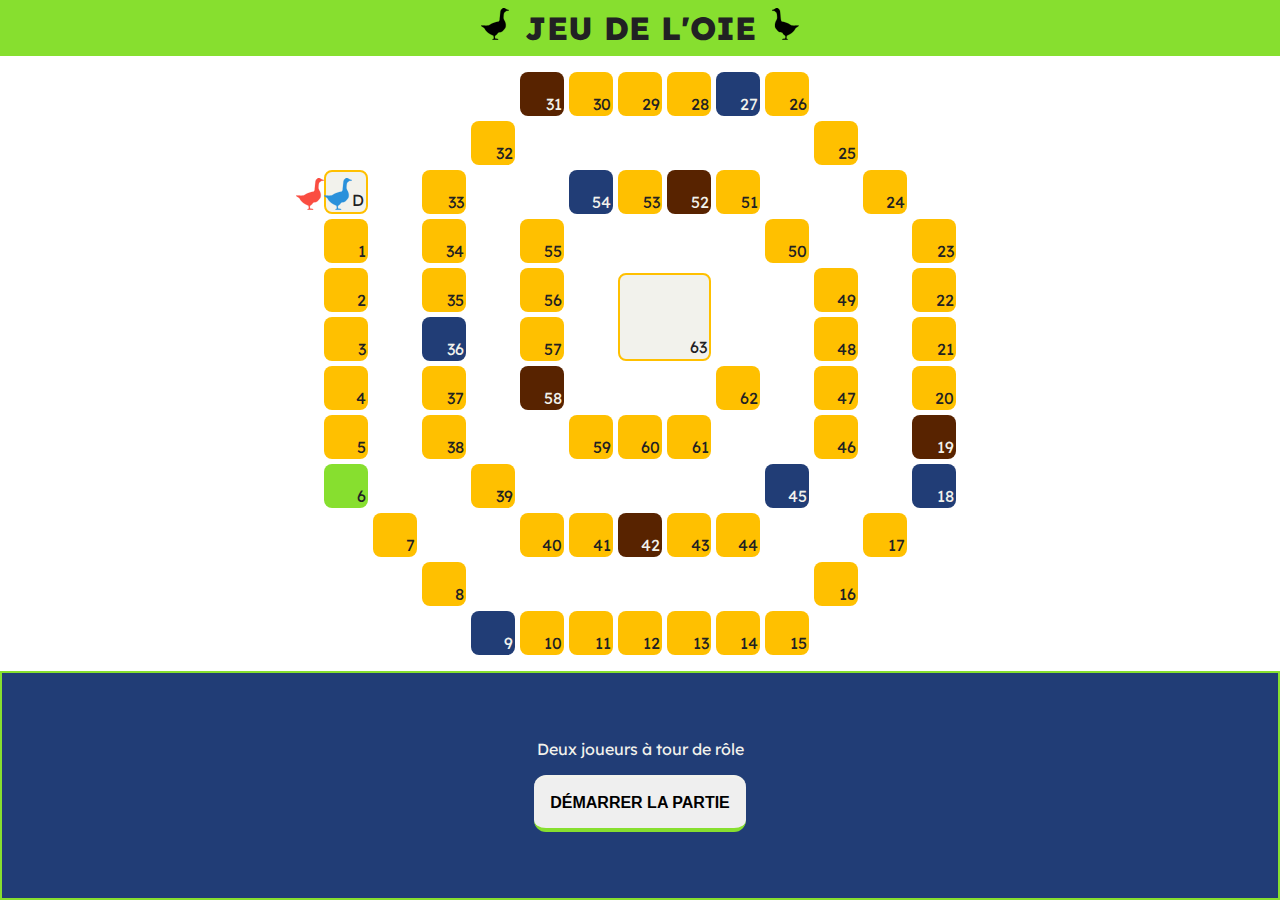
==== index.html @ b5117657 "changed relative paths" ====
<!DOCTYPE html>
<html lang="fr">

<head>
    <meta charset="UTF-8">
    <meta http-equiv="X-UA-Compatible" content="IE=edge">
    <meta name="viewport" content="width=device-width, initial-scale=1.0">
    <link href="https://fonts.googleapis.com/css2?family=Lexend:wght@400;600;800&display=swap" rel="stylesheet">
    <link rel="stylesheet" href="./css/styles.css">
    <title>Jeu de l'oie</title>
</head>

<body>
    <main>
        <section class="title">
            <img src="../assets/images/oie-1.svg" alt="silhouette oie">
            <h1>Jeu de l'oie</h1>
            <img src="../assets/images/oie-2.svg" alt="silhouette oie">

        </section>
        <section class="board-section">
            <div class="board-grid">

                <div class="case" id="case-0">
                    <img src="../assets/images/oie-red.svg" alt="silhouette oie" id="playerTwo">
                    <img src="../assets/images/oie-blue.svg" alt="silhouette oie" id="playerOne">
                    <span>D</span>
                </div>
                <div class="case" id="case-1"><span>1</span></div>
                <div class="case" id="case-2"><span>2</span></div>
                <div class="case" id="case-3"><span>3</span></div>
                <div class="case" id="case-4"><span>4</span></div>
                <div class="case" id="case-5"><span>5</span></div>
                <div class="case" id="case-6"><span>6</span></div>
                <div class="case" id="case-7"><span>7</span></div>
                <div class="case" id="case-8"><span>8</span></div>
                <div class="case" id="case-9"><span>9</span></div>
                <div class="case" id="case-10"><span>10</span></div>
                <div class="case" id="case-11"><span>11</span></div>
                <div class="case" id="case-12"><span>12</span></div>
                <div class="case" id="case-13"><span>13</span></div>
                <div class="case" id="case-14"><span>14</span></div>
                <div class="case" id="case-15"><span>15</span></div>
                <div class="case" id="case-16"><span>16</span></div>
                <div class="case" id="case-17"><span>17</span></div>
                <div class="case" id="case-18"><span>18</span></div>
                <div class="case" id="case-19"><span>19</span></div>
                <div class="case" id="case-20"><span>20</span></div>
                <div class="case" id="case-21"><span>21</span></div>
                <div class="case" id="case-22"><span>22</span></div>
                <div class="case" id="case-23"><span>23</span></div>
                <div class="case" id="case-24"><span>24</span></div>
                <div class="case" id="case-25"><span>25</span></div>
                <div class="case" id="case-26"><span>26</span></div>
                <div class="case" id="case-27"><span>27</span></div>
                <div class="case" id="case-28"><span>28</span></div>
                <div class="case" id="case-29"><span>29</span></div>
                <div class="case" id="case-30"><span>30</span></div>
                <div class="case" id="case-31"><span>31</span></div>
                <div class="case" id="case-32"><span>32</span></div>
                <div class="case" id="case-33"><span>33</span></div>
                <div class="case" id="case-34"><span>34</span></div>
                <div class="case" id="case-35"><span>35</span></div>
                <div class="case" id="case-36"><span>36</span></div>
                <div class="case" id="case-37"><span>37</span></div>
                <div class="case" id="case-38"><span>38</span></div>
                <div class="case" id="case-39"><span>39</span></div>
                <div class="case" id="case-40"><span>40</span></div>
                <div class="case" id="case-41"><span>41</span></div>
                <div class="case" id="case-42"><span>42</span></div>
                <div class="case" id="case-43"><span>43</span></div>
                <div class="case" id="case-44"><span>44</span></div>
                <div class="case" id="case-45"><span>45</span></div>
                <div class="case" id="case-46"><span>46</span></div>
                <div class="case" id="case-47"><span>47</span></div>
                <div class="case" id="case-48"><span>48</span></div>
                <div class="case" id="case-49"><span>49</span></div>
                <div class="case" id="case-50"><span>50</span></div>
                <div class="case" id="case-51"><span>51</span></div>
                <div class="case" id="case-52"><span>52</span></div>
                <div class="case" id="case-53"><span>53</span></div>
                <div class="case" id="case-54"><span>54</span></div>
                <div class="case" id="case-55"><span>55</span></div>
                <div class="case" id="case-56"><span>56</span></div>
                <div class="case" id="case-57"><span>57</span></div>
                <div class="case" id="case-58"><span>58</span></div>
                <div class="case" id="case-59"><span>59</span></div>
                <div class="case" id="case-60"><span>60</span></div>
                <div class="case" id="case-61"><span>61</span></div>
                <div class="case" id="case-62"><span>62</span></div>
                <div class="case" id="case-63"><span>63</span></div>
            </div>
        </section>

        <section class="roll-section">

            <div class="option container" id="start-game">
                <p>Deux joueurs à tour de rôle</p>
                <button class="btn" id="btn-start">Démarrer la partie</button>
            </div>

            <div class="option roll-container hidden" id="player-turn">
                <div class="column">
                    <div class="track">
                        <div class="dice"></div>
                        <div class="dice"></div>
                    </div>
                </div>
                <div class="column container">
                    <p id="previous-turn"></p>
                    <p>A votre tour: <span id="turn">Joueur 1</span> </p>
                    <button class="btn" id="roll-btn">Lancer les dés</button>
                </div>
                <a id="closeAside">Regles</a>
            </div>

        </section>
    </main>
    <aside class="closed">
            <h2>Règles du jeu</h2>
            <h3>But du jeu</h3>
            <p>Atteindre exactement la <span>case 63.</span> Reculez si vous la dépassez.</p>
            <p>Si un joueur arrive sur la case où vous vous trouvez, vous echangez vos places.</p>
            <h3>Premier tour de jeu</h3>
            <p>Dés 6 et 3 : Avancez <span>case 26</span></p>
            <p>Dés 4 et 5 : Avancez <span>case 53</span></p>
            <h3>Cases spéciales</h3>
            <h4>Oies</h4>
            <p><span>Cases 9, 18, 27, 36, 45, 54: </span>Avancez à nouveau du même score de dés</p>
            <h4>Pont</h4>
            <p><span>Case 6: </span>Avancez à la <span>case 9</span></p>
            <h4>Hotel</h4>
            <p><span>Case 19: </span>Passez 2 tours</p>
            <h4>Puits</h4>
            <p><span>Case 31: </span>Attendez qu'un autre joueur prenne votre place</p>
            <h4>Labyrinthe</h4>
            <p><span>Case 42: </span>Retournez à la <span>case 30</span></p>
            <h4>Prison</h4>
            <p><span>Case 52: </span>Attendez qu'un autre joueur vous libère</p>
            <h4>Tête de mort</h4>
            <p><span>Case 58: </span>Retournez à la <span>case départ</span></p>
            
            <a id="closeAsideSmall">Fermer</a>

    </aside>

    <script src="./js/app.js"></script>
    <script src="./js/layout.js"></script>
</body>

</html>
---- css/styles.css ----
:root {
    /*---COLOR VARIABLES---*/
    --aside-bg-color: #FFC000;
    --roll-bg-color: #213D76;
    --title-bg-color: #87DF2F;
    --rules-txt-color: #582300;
    --white: #F2F2EC;
    --black: #212123;

    /*---SIZE VARIABLES---*/
    --case-size: 2.75rem;
}

* {
    /*---MINI RESET---*/
    margin: 0;
    padding: 0;
    box-sizing: border-box;
    border: none;
}

body {
    /*---GENERAL FONT STYLES---*/
    font-family: "lexend", sans-serif;
    color: var(--black);



    display: flex;
    flex-direction: row;
    flex-wrap: nowrap;
}

main {
    /*---FLEX LAYOUT---*/
    flex-grow: 1;
    display: flex;
    flex-direction: column;
    height:100vh;

}

img {
    height: 2rem;
}

/*---TITLE SECTION---*/

.title {
    background-color: var(--title-bg-color);
    height: 3.5rem;
    padding: 0.5rem;
    display: flex;
    justify-content: center;
    align-content: center;
}

h1 {
    font-size: 2rem;
    font-weight: 800;
    text-transform: uppercase;
    margin-inline: 1rem;
}


/*---BOARD SECTION---*/

.board-section {
    height: auto;
    flex-grow: 1;
    padding: 1rem;
    display:flex;
    justify-content: center;
    align-items: center;
}

.board-grid {
    display: grid;
    gap:5px;
    grid-template-columns: repeat(13, 1fr);
    grid-template-rows: repeat(12, 1fr);
    grid-template-areas: 
    ". . . . c31 c30 c29 c28 c27 c26 . . ."
    ". . . c32 . . . . . . c25 . ."
    "c0 . c33 . . c54 c53 c52 c51 . . c24 ."
    "c1 . c34 . c55 . . . . c50 . . c23"
    "c2 . c35 . c56 . c63 c63 . . c49 . c22"
    "c3 . c36 . c57 . c63 c63 . . c48 . c21"
    "c4 . c37 . c58 . . . c62 . c47 . c20"
    "c5 . c38 . . c59 c60 c61 . . c46 . c19"
    "c6 . . c39 . . . . . c45 . . c18"
    ". c7 . . c40 c41 c42 c43 c44 . . c17 ."
    ". . c8 . . . . . . . c16 . ."
    ". . . c9 c10 c11 c12 c13 c14 c15 . . .";
}

.case {
    background-color: var(--aside-bg-color);
    border-radius:0.5rem;
    margin-top:auto;
    height:var(--case-size);
    width:var(--case-size);
    padding:2px;
    
    display:flex;
    justify-content: right;
    align-items: flex-end;
}

.token {
    height:2.75rem;
}

#case-0 {
    grid-area: c0;
}

#case-1 {
    grid-area: c1;
}

#case-2 {
    grid-area: c2;
}

#case-3 {
    grid-area: c3;
}

#case-4 {
    grid-area: c4;
}

#case-5 {
    grid-area: c5;
}

#case-6 {
    grid-area: c6;
}

#case-7 {
    grid-area: c7;
}

#case-8 {
    grid-area: c8;
}

#case-9 {
    grid-area: c9;
}

#case-10 {
    grid-area: c10;
}

#case-11 {
    grid-area: c11;
}

#case-12 {
    grid-area: c12;
}

#case-13 {
    grid-area: c13;
}

#case-14 {
    grid-area: c14;
}

#case-15 {
    grid-area: c15;
}

#case-16 {
    grid-area: c16;
}

#case-17 {
    grid-area: c17;
}

#case-18 {
    grid-area: c18;
}

#case-19 {
    grid-area: c19;
}

#case-20 {
    grid-area: c20;
}

#case-21 {
    grid-area: c21;
}

#case-22 {
    grid-area: c22;
}

#case-23 {
    grid-area: c23;
}

#case-24 {
    grid-area: c24;
}

#case-25 {
    grid-area: c25;
}

#case-26 {
    grid-area: c26;
}

#case-27 {
    grid-area: c27;
}

#case-28 {
    grid-area: c28;
}

#case-29 {
    grid-area: c29;
}

#case-30 {
    grid-area: c30;
}

#case-31 {
    grid-area: c31;
}

#case-32 {
    grid-area: c32;
}

#case-33 {
    grid-area: c33;
}

#case-34 {
    grid-area: c34;
}

#case-35 {
    grid-area: c35;
}

#case-36 {
    grid-area: c36;
}

#case-37 {
    grid-area: c37;
}

#case-38 {
    grid-area: c38;
}

#case-39 {
    grid-area: c39;
}

#case-40 {
    grid-area: c40;
}

#case-41 {
    grid-area: c41;
}

#case-42 {
    grid-area: c42;
}

#case-43 {
    grid-area: c43;
}

#case-44 {
    grid-area: c44;
}

#case-45 {
    grid-area: c45;
    
}

#case-46 {
    grid-area: c46;
}

#case-47 {
    grid-area: c47;
}

#case-48 {
    grid-area: c48;
}

#case-49 {
    grid-area: c49;
}

#case-50 {
    grid-area: c50;
}

#case-51 {
    grid-area: c51;
}

#case-52 {
    grid-area: c52;
}

#case-53 {
    grid-area: c53;
}

#case-54 {
    grid-area: c54;
}

#case-55 {
    grid-area: c55;
}

#case-56 {
    grid-area: c56;
}

#case-57 {
    grid-area: c57;
}

#case-58 {
    grid-area: c58;
}

#case-59 {
    grid-area: c59;
}

#case-60 {
    grid-area: c60;
}

#case-61 {
    grid-area: c61;
}

#case-62 {
    grid-area: c62;
}

#case-63 {
    grid-row-start: 5;
    grid-row-end: 7;
    grid-column-start: 7;
    grid-column-end: 9;
    height:calc(2 * var(--case-size));
    width:auto;
}

#case-0, #case-63 {
    background-color: var(--white);
    border: 2px solid var(--aside-bg-color);
}

#case-6 {
    background-color: var(--title-bg-color);
}

#case-9, #case-18, #case-27, #case-36, #case-45, #case-54  {
    background-color: var(--roll-bg-color);
    color: var(--white);
}

#case-19, #case-31, #case-42, #case-52, #case-58  {
    background-color: var(--rules-txt-color);
    color: var(--white);
}




/*---ROLL SECTION---*/

.roll-section {
    background-color: var(--roll-bg-color);
    color: var(--white);
    border: 2px solid var(--title-bg-color);
}


.option {
    height: 25vh;
    padding: 1rem;
}

.container {
    display: flex;
    flex-direction: column;
    justify-content: center;
    align-items: center;
    gap: 1rem;

}

.roll-container {
    display: flex;
    justify-content: space-between;
    padding: 2rem;
    max-width: 60vw;
    margin-inline:auto;

}

.column {
    width: 45%;
    display: flex;
    flex-direction: column;
}

.track {
    background-color: var(--title-bg-color);
    height: 90%;
    width: 75%;
    margin: auto;
    border: 2px solid var(--white);
    display:flex;
    gap:1rem;
    justify-content: center;
    align-items: center;
}

#closeAside, #closeAsideSmall {
    display:block;
    margin-top:1rem;
    text-align:right;
    align-self: end;
    cursor: pointer;
    text-transform: uppercase;
    color:var(--white);
}

#closeAside:hover {
    border-bottom: 1px solid var(--white);
}

.closed {
    display:none;
}

.dice {
    height:54px;
    width:54px;
    background-image: url('../assets/images/dice-sprite.png');
    background-color: var(--white);
    border:2px solid var(--roll-bg-color);
}

.one{
    background-position-x: 0px;
  }
  
  .two{
    background-position-x: -51px;
  }
  
  .three{
    background-position-x: -101px;
  }
  
  .four{
    background-position-x: -151px;
  }
  
  .five{
    background-position-x: -201px;
  }
  
  .six{
    background-position-x: -251px;
  }


.player-turn {
    display: flex;
    align-items: center;
    gap: 1rem;
}

.player-turn img {
    height: 2rem;
    color: #833C0C;
}

.btn {
    display: inline-block;
    padding: 1em;
    border-top: 0.2rem solid var(--white);
    border-bottom: 0.3rem solid var(--title-bg-color);
    border-radius: 0.75rem;
    font-size: 1rem;
    font-weight: 600;
    text-transform: uppercase;
}

.btn:hover {
    border-top: 0.3rem solid var(--white);
    border-bottom: 0.2rem solid var(--title-bg-color);
}

.hidden {
    display:none;
}


/*---ASIDE SECTION---*/

aside {
    background-color: var(--aside-bg-color);
    max-width: 25vw;
    height: 100vh;
    padding: 1.5rem;
    overflow-y: scroll;
}



h2,
h3 {
    color: var(--rules-txt-color);
    margin-block: 1rem;
}

h2,
h4 {
    text-transform: uppercase;
}

h4 {
    color: var(--roll-bg-color);
    margin-top: 1rem;
}

aside span {
    color: var(--roll-bg-color);
}



aside p {
    margin-bottom: 0.25rem;
}



/*---Media Queries SECTION---*/

@media screen and (max-width:700px) {

    .roll-section {
        overflow-y:hidden;
   
    }

    .roll-container {
        flex-flow: column nowrap;
        width:100vw;
        
        align-items: center;
        height:auto;
        gap:1rem;
    }
    .column {
        width:auto;
    }
    .track {
        height:auto;
        width:auto;
        padding:2rem;
    }

    .board-section {
        height:calc(100vh - 5rem);
        width:100vw;
        overflow: hidden;
    }

    .board-grid {
        height:auto;
        margin:1rem;
        padding:1rem;
        overflow: scroll;;

    }

    aside {
        position:absolute;
        right:1rem;
        top:1rem;
        max-width:75vw;
        height:auto;
    }
}
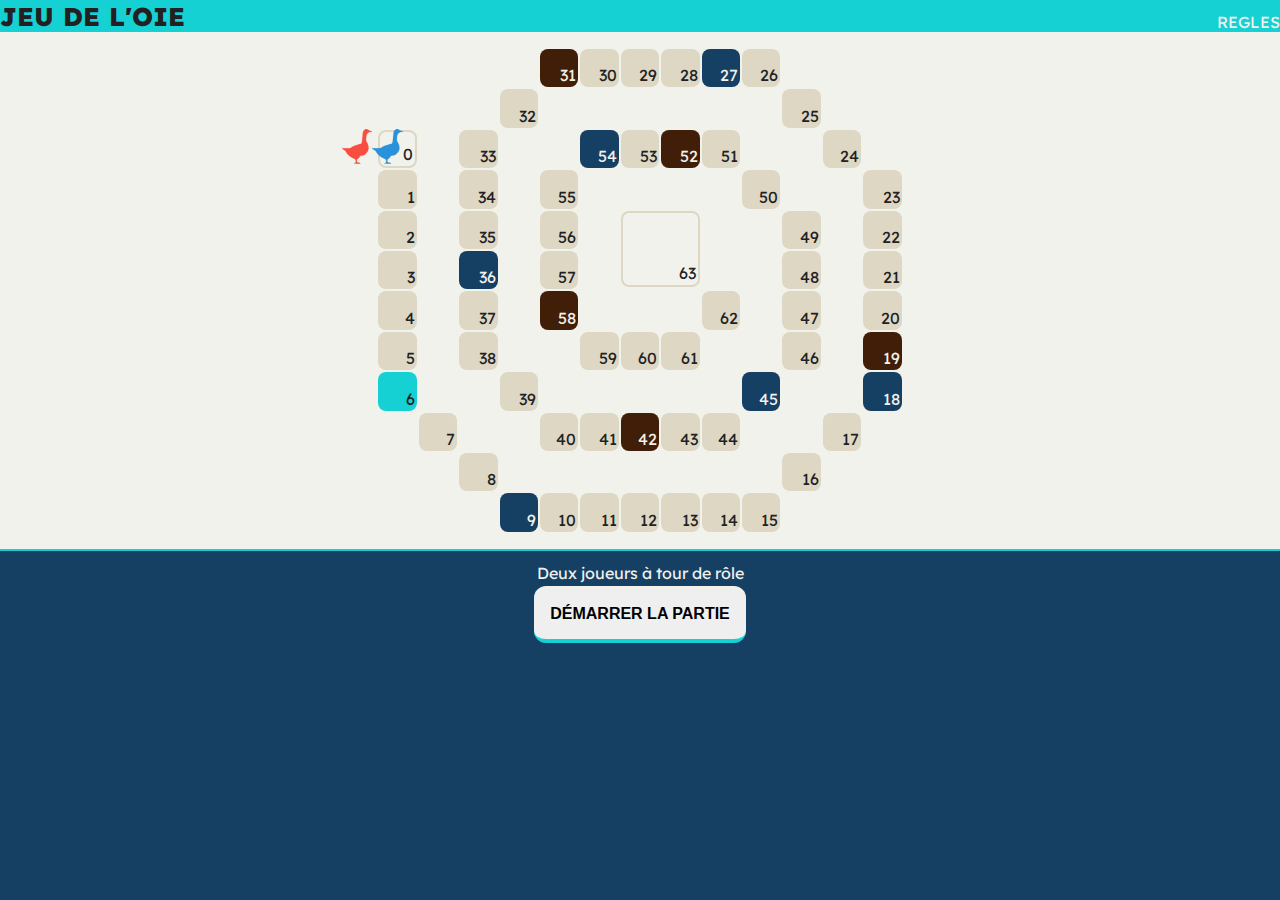
==== commit 374d1e6c: "Added: Message management" ====
--- a/index.html
+++ b/index.html
@@ -2,150 +2,87 @@
 <html lang="fr">
 
 <head>
-    <meta charset="UTF-8">
-    <meta http-equiv="X-UA-Compatible" content="IE=edge">
-    <meta name="viewport" content="width=device-width, initial-scale=1.0">
-    <link href="https://fonts.googleapis.com/css2?family=Lexend:wght@400;600;800&display=swap" rel="stylesheet">
-    <link rel="stylesheet" href="./css/styles.css">
-    <title>Jeu de l'oie</title>
+  <meta charset="UTF-8">
+  <meta http-equiv="X-UA-Compatible" content="IE=edge">
+  <meta name="viewport" content="width=device-width, initial-scale=1.0">
+  <link href="https://fonts.googleapis.com/css2?family=Lexend:wght@400;600;800&display=swap" rel="stylesheet">
+  <link rel="stylesheet" href="../css/styles.css">
+  <title>Jeu de l'oie</title>
 </head>
 
 <body>
-    <main>
-        <section class="title">
-            <img src="../assets/images/oie-1.svg" alt="silhouette oie">
-            <h1>Jeu de l'oie</h1>
-            <img src="../assets/images/oie-2.svg" alt="silhouette oie">
+  <header class="title">
+    <h1>Jeu de l'oie</h1>
+    <a id="closeAside">Regles</a>
+  </header>
+  <main>
 
-        </section>
-        <section class="board-section">
-            <div class="board-grid">
+    <section class="board-section">
+      <div class="board-grid">
 
-                <div class="case" id="case-0">
-                    <img src="../assets/images/oie-red.svg" alt="silhouette oie" id="playerTwo">
-                    <img src="../assets/images/oie-blue.svg" alt="silhouette oie" id="playerOne">
-                    <span>D</span>
-                </div>
-                <div class="case" id="case-1"><span>1</span></div>
-                <div class="case" id="case-2"><span>2</span></div>
-                <div class="case" id="case-3"><span>3</span></div>
-                <div class="case" id="case-4"><span>4</span></div>
-                <div class="case" id="case-5"><span>5</span></div>
-                <div class="case" id="case-6"><span>6</span></div>
-                <div class="case" id="case-7"><span>7</span></div>
-                <div class="case" id="case-8"><span>8</span></div>
-                <div class="case" id="case-9"><span>9</span></div>
-                <div class="case" id="case-10"><span>10</span></div>
-                <div class="case" id="case-11"><span>11</span></div>
-                <div class="case" id="case-12"><span>12</span></div>
-                <div class="case" id="case-13"><span>13</span></div>
-                <div class="case" id="case-14"><span>14</span></div>
-                <div class="case" id="case-15"><span>15</span></div>
-                <div class="case" id="case-16"><span>16</span></div>
-                <div class="case" id="case-17"><span>17</span></div>
-                <div class="case" id="case-18"><span>18</span></div>
-                <div class="case" id="case-19"><span>19</span></div>
-                <div class="case" id="case-20"><span>20</span></div>
-                <div class="case" id="case-21"><span>21</span></div>
-                <div class="case" id="case-22"><span>22</span></div>
-                <div class="case" id="case-23"><span>23</span></div>
-                <div class="case" id="case-24"><span>24</span></div>
-                <div class="case" id="case-25"><span>25</span></div>
-                <div class="case" id="case-26"><span>26</span></div>
-                <div class="case" id="case-27"><span>27</span></div>
-                <div class="case" id="case-28"><span>28</span></div>
-                <div class="case" id="case-29"><span>29</span></div>
-                <div class="case" id="case-30"><span>30</span></div>
-                <div class="case" id="case-31"><span>31</span></div>
-                <div class="case" id="case-32"><span>32</span></div>
-                <div class="case" id="case-33"><span>33</span></div>
-                <div class="case" id="case-34"><span>34</span></div>
-                <div class="case" id="case-35"><span>35</span></div>
-                <div class="case" id="case-36"><span>36</span></div>
-                <div class="case" id="case-37"><span>37</span></div>
-                <div class="case" id="case-38"><span>38</span></div>
-                <div class="case" id="case-39"><span>39</span></div>
-                <div class="case" id="case-40"><span>40</span></div>
-                <div class="case" id="case-41"><span>41</span></div>
-                <div class="case" id="case-42"><span>42</span></div>
-                <div class="case" id="case-43"><span>43</span></div>
-                <div class="case" id="case-44"><span>44</span></div>
-                <div class="case" id="case-45"><span>45</span></div>
-                <div class="case" id="case-46"><span>46</span></div>
-                <div class="case" id="case-47"><span>47</span></div>
-                <div class="case" id="case-48"><span>48</span></div>
-                <div class="case" id="case-49"><span>49</span></div>
-                <div class="case" id="case-50"><span>50</span></div>
-                <div class="case" id="case-51"><span>51</span></div>
-                <div class="case" id="case-52"><span>52</span></div>
-                <div class="case" id="case-53"><span>53</span></div>
-                <div class="case" id="case-54"><span>54</span></div>
-                <div class="case" id="case-55"><span>55</span></div>
-                <div class="case" id="case-56"><span>56</span></div>
-                <div class="case" id="case-57"><span>57</span></div>
-                <div class="case" id="case-58"><span>58</span></div>
-                <div class="case" id="case-59"><span>59</span></div>
-                <div class="case" id="case-60"><span>60</span></div>
-                <div class="case" id="case-61"><span>61</span></div>
-                <div class="case" id="case-62"><span>62</span></div>
-                <div class="case" id="case-63"><span>63</span></div>
-            </div>
-        </section>
+      </div>
+    </section>
 
-        <section class="roll-section">
+    <section class="roll-section">
 
-            <div class="option container" id="start-game">
-                <p>Deux joueurs à tour de rôle</p>
-                <button class="btn" id="btn-start">Démarrer la partie</button>
-            </div>
+      <div class="option container" id="start-game">
+        <p>Deux joueurs à tour de rôle</p>
+        <button class="btn" id="btn-start">Démarrer la partie</button>
+      </div>
 
-            <div class="option roll-container hidden" id="player-turn">
-                <div class="column">
-                    <div class="track">
-                        <div class="dice"></div>
-                        <div class="dice"></div>
-                    </div>
-                </div>
-                <div class="column container">
-                    <p id="previous-turn"></p>
-                    <p>A votre tour: <span id="turn">Joueur 1</span> </p>
-                    <button class="btn" id="roll-btn">Lancer les dés</button>
-                </div>
-                <a id="closeAside">Regles</a>
-            </div>
+      <div class="option roll-container hidden" id="player-turn">
+        <div class="column">
+          <div class="track">
 
-        </section>
-    </main>
-    <aside class="closed">
-            <h2>Règles du jeu</h2>
-            <h3>But du jeu</h3>
-            <p>Atteindre exactement la <span>case 63.</span> Reculez si vous la dépassez.</p>
-            <p>Si un joueur arrive sur la case où vous vous trouvez, vous echangez vos places.</p>
-            <h3>Premier tour de jeu</h3>
-            <p>Dés 6 et 3 : Avancez <span>case 26</span></p>
-            <p>Dés 4 et 5 : Avancez <span>case 53</span></p>
-            <h3>Cases spéciales</h3>
-            <h4>Oies</h4>
-            <p><span>Cases 9, 18, 27, 36, 45, 54: </span>Avancez à nouveau du même score de dés</p>
-            <h4>Pont</h4>
-            <p><span>Case 6: </span>Avancez à la <span>case 9</span></p>
-            <h4>Hotel</h4>
-            <p><span>Case 19: </span>Passez 2 tours</p>
-            <h4>Puits</h4>
-            <p><span>Case 31: </span>Attendez qu'un autre joueur prenne votre place</p>
-            <h4>Labyrinthe</h4>
-            <p><span>Case 42: </span>Retournez à la <span>case 30</span></p>
-            <h4>Prison</h4>
-            <p><span>Case 52: </span>Attendez qu'un autre joueur vous libère</p>
-            <h4>Tête de mort</h4>
-            <p><span>Case 58: </span>Retournez à la <span>case départ</span></p>
-            
-            <a id="closeAsideSmall">Fermer</a>
+          </div>
+        </div>
+        <div class="column container">
+          <p id="previous-turn">Bouh</p>
+          <p>A votre tour: <span id="turn">Joueur 1</span> </p>
+          <button class="btn" id="roll-btn">Lancer les dés</button>
+        </div>
 
-    </aside>
 
-    <script src="./js/app.js"></script>
-    <script src="./js/layout.js"></script>
+      </div>
+      <ul id="gamelog">
+
+      </ul>
+
+
+
+
+    </section>
+  </main>
+  <aside class="closed">
+    <h2>Règles du jeu</h2>
+    <h3>But du jeu</h3>
+    <p>Atteindre exactement la <span>case 63.</span> Reculez si vous la dépassez.</p>
+    <p>Si un joueur arrive sur la case où vous vous trouvez, vous echangez vos places.</p>
+    <h3>Premier tour de jeu</h3>
+    <p>Dés 6 et 3 : Avancez <span>case 26</span></p>
+    <p>Dés 4 et 5 : Avancez <span>case 53</span></p>
+    <h3>Cases spéciales</h3>
+    <h4>Oies</h4>
+    <p><span>Cases 9, 18, 27, 36, 45, 54: </span>Avancez à nouveau du même score de dés</p>
+    <h4>Pont</h4>
+    <p><span>Case 6: </span>Avancez à la <span>case 9</span></p>
+    <h4>Hotel</h4>
+    <p><span>Case 19: </span>Passez 2 tours</p>
+    <h4>Puits</h4>
+    <p><span>Case 31: </span>Attendez qu'un autre joueur prenne votre place</p>
+    <h4>Labyrinthe</h4>
+    <p><span>Case 42: </span>Retournez à la <span>case 30</span></p>
+    <h4>Prison</h4>
+    <p><span>Case 52: </span>Attendez qu'un autre joueur vous libère</p>
+    <h4>Tête de mort</h4>
+    <p><span>Case 58: </span>Retournez à la <span>case départ</span></p>
+
+    <a id="closeAsideSmall">Fermer</a>
+
+  </aside>
+
+  <script type="module" src="../js/app.js"></script>
+  <script type="module" src="../js/layout.js"></script>
 </body>
 
 </html>--- a/css/styles.css
+++ b/css/styles.css
@@ -1,14 +1,19 @@
 :root {
     /*---COLOR VARIABLES---*/
-    --aside-bg-color: #FFC000;
-    --roll-bg-color: #213D76;
-    --title-bg-color: #87DF2F;
-    --rules-txt-color: #582300;
+    --aside-bg-color: #ddd7c3;
+    --roll-bg-color: #163f64;
+    --title-bg-color: #16d1d4;
+    --rules-txt-color: #411e07;
     --white: #F2F2EC;
     --black: #212123;
 
     /*---SIZE VARIABLES---*/
-    --case-size: 2.75rem;
+    --case-size: 3vw;
+}
+
+@media screen and (max-width:700px){
+    :root {
+        --case-size: 7vw;}
 }
 
 * {
@@ -23,60 +28,43 @@
     /*---GENERAL FONT STYLES---*/
     font-family: "lexend", sans-serif;
     color: var(--black);
-
-
-
-    display: flex;
-    flex-direction: row;
-    flex-wrap: nowrap;
-}
-
-main {
-    /*---FLEX LAYOUT---*/
-    flex-grow: 1;
-    display: flex;
-    flex-direction: column;
-    height:100vh;
-
-}
-
-img {
-    height: 2rem;
-}
+    background-color: var(--roll-bg-color);
+}
+
+
+@media screen and (max-width:700px){
+    body {
+        font-size: 0.75rem;
+    }
+}
+
 
 /*---TITLE SECTION---*/
 
 .title {
     background-color: var(--title-bg-color);
-    height: 3.5rem;
-    padding: 0.5rem;
     display: flex;
-    justify-content: center;
     align-content: center;
+    justify-content: space-between;
 }
 
 h1 {
-    font-size: 2rem;
+    font-size: 2vw;
     font-weight: 800;
     text-transform: uppercase;
-    margin-inline: 1rem;
-}
-
+}
 
 /*---BOARD SECTION---*/
 
 .board-section {
-    height: auto;
-    flex-grow: 1;
-    padding: 1rem;
     display:flex;
     justify-content: center;
-    align-items: center;
+    background-color: var(--white);
 }
 
 .board-grid {
     display: grid;
-    gap:5px;
+    padding-block: 1em;;
     grid-template-columns: repeat(13, 1fr);
     grid-template-rows: repeat(12, 1fr);
     grid-template-areas: 
@@ -97,18 +85,18 @@
 .case {
     background-color: var(--aside-bg-color);
     border-radius:0.5rem;
-    margin-top:auto;
     height:var(--case-size);
     width:var(--case-size);
     padding:2px;
-    
+    margin:1px;
     display:flex;
     justify-content: right;
     align-items: flex-end;
 }
 
-.token {
-    height:2.75rem;
+#playerOne, #playerTwo {
+    height:var(--case-size);
+    position:absolute;
 }
 
 #case-0 {
@@ -393,61 +381,60 @@
 }
 
 
-
-
 /*---ROLL SECTION---*/
 
 .roll-section {
-    background-color: var(--roll-bg-color);
     color: var(--white);
-    border: 2px solid var(--title-bg-color);
-}
-
+    border-top: 2px solid var(--title-bg-color);
+    padding:0.25rem;
+}
+
+@media screen and (max-width:700px){
+    .roll-section {
+        padding: 0,1rem;
+    }
+}
 
 .option {
-    height: 25vh;
-    padding: 1rem;
+    max-height: 25vh;
+    padding: 0.5rem;
 }
 
 .container {
     display: flex;
     flex-direction: column;
-    justify-content: center;
+    justify-content: space-between;
     align-items: center;
-    gap: 1rem;
-
 }
 
 .roll-container {
     display: flex;
-    justify-content: space-between;
-    padding: 2rem;
-    max-width: 60vw;
-    margin-inline:auto;
-
-}
-
-.column {
-    width: 45%;
-    display: flex;
-    flex-direction: column;
+    justify-content: space-evenly;
+    align-items: center;
 }
 
 .track {
     background-color: var(--title-bg-color);
-    height: 90%;
-    width: 75%;
-    margin: auto;
     border: 2px solid var(--white);
-    display:flex;
-    gap:1rem;
-    justify-content: center;
-    align-items: center;
-}
+}
+
+#gamelog{
+    margin: 2rem auto;
+    max-width:50%;
+    max-height: 10vh;
+    overflow-y: scroll;
+    overflow-x: hidden;
+}
+
+#gamelog li{
+    margin: 0.75rem;
+    font-size: 0.75rem;
+
+}
+
 
 #closeAside, #closeAsideSmall {
     display:block;
-    margin-top:1rem;
     text-align:right;
     align-self: end;
     cursor: pointer;
@@ -502,14 +489,10 @@
     gap: 1rem;
 }
 
-.player-turn img {
-    height: 2rem;
-    color: #833C0C;
-}
-
 .btn {
     display: inline-block;
     padding: 1em;
+    margin:0.2em;
     border-top: 0.2rem solid var(--white);
     border-bottom: 0.3rem solid var(--title-bg-color);
     border-radius: 0.75rem;
@@ -523,6 +506,12 @@
     border-bottom: 0.2rem solid var(--title-bg-color);
 }
 
+@media screen and (max-width:700px){
+    .btn {
+        padding: 0.5rem;
+    }
+}
+
 .hidden {
     display:none;
 }
@@ -531,14 +520,15 @@
 /*---ASIDE SECTION---*/
 
 aside {
+    position: absolute;
+    top:0;
+    right:0;
     background-color: var(--aside-bg-color);
-    max-width: 25vw;
+    max-width: 75vw;
     height: 100vh;
     padding: 1.5rem;
     overflow-y: scroll;
 }
-
-
 
 h2,
 h3 {
@@ -560,59 +550,6 @@
     color: var(--roll-bg-color);
 }
 
-
-
 aside p {
     margin-bottom: 0.25rem;
 }
-
-
-
-/*---Media Queries SECTION---*/
-
-@media screen and (max-width:700px) {
-
-    .roll-section {
-        overflow-y:hidden;
-   
-    }
-
-    .roll-container {
-        flex-flow: column nowrap;
-        width:100vw;
-        
-        align-items: center;
-        height:auto;
-        gap:1rem;
-    }
-    .column {
-        width:auto;
-    }
-    .track {
-        height:auto;
-        width:auto;
-        padding:2rem;
-    }
-
-    .board-section {
-        height:calc(100vh - 5rem);
-        width:100vw;
-        overflow: hidden;
-    }
-
-    .board-grid {
-        height:auto;
-        margin:1rem;
-        padding:1rem;
-        overflow: scroll;;
-
-    }
-
-    aside {
-        position:absolute;
-        right:1rem;
-        top:1rem;
-        max-width:75vw;
-        height:auto;
-    }
-}
